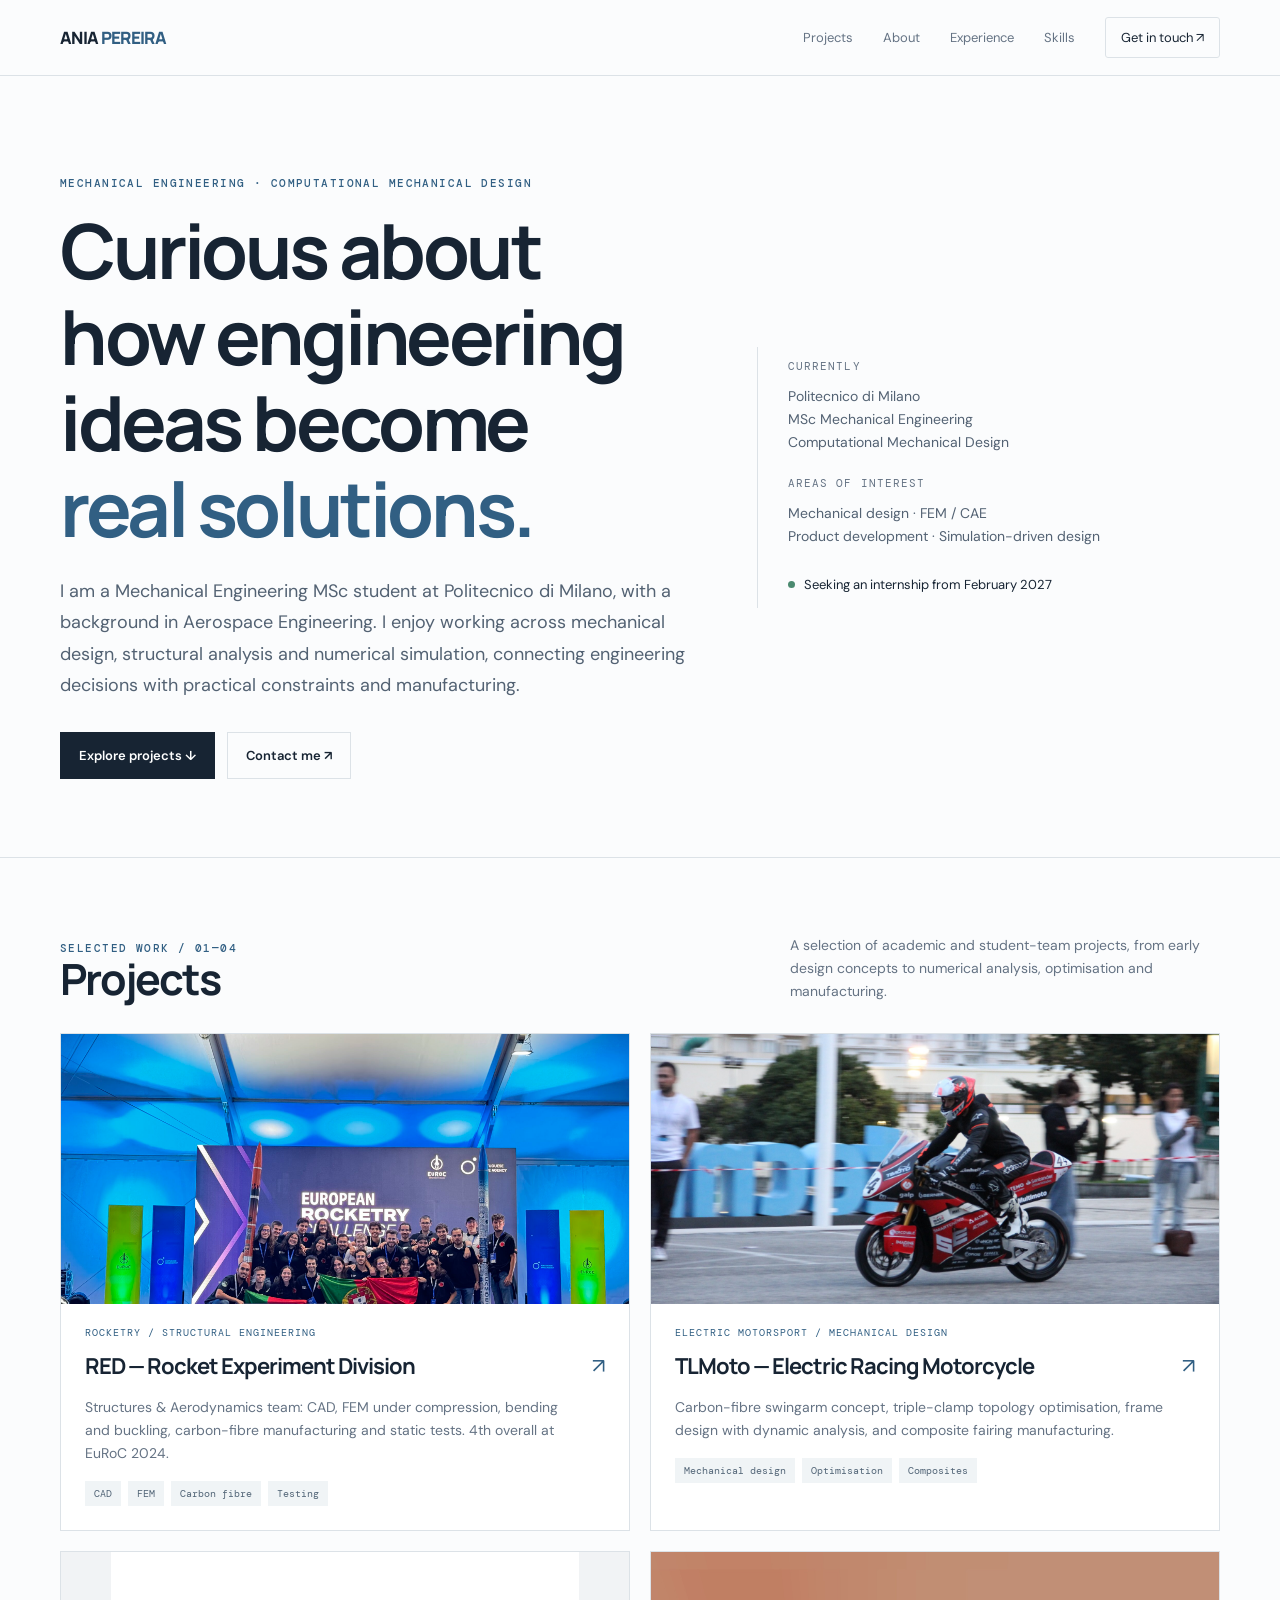
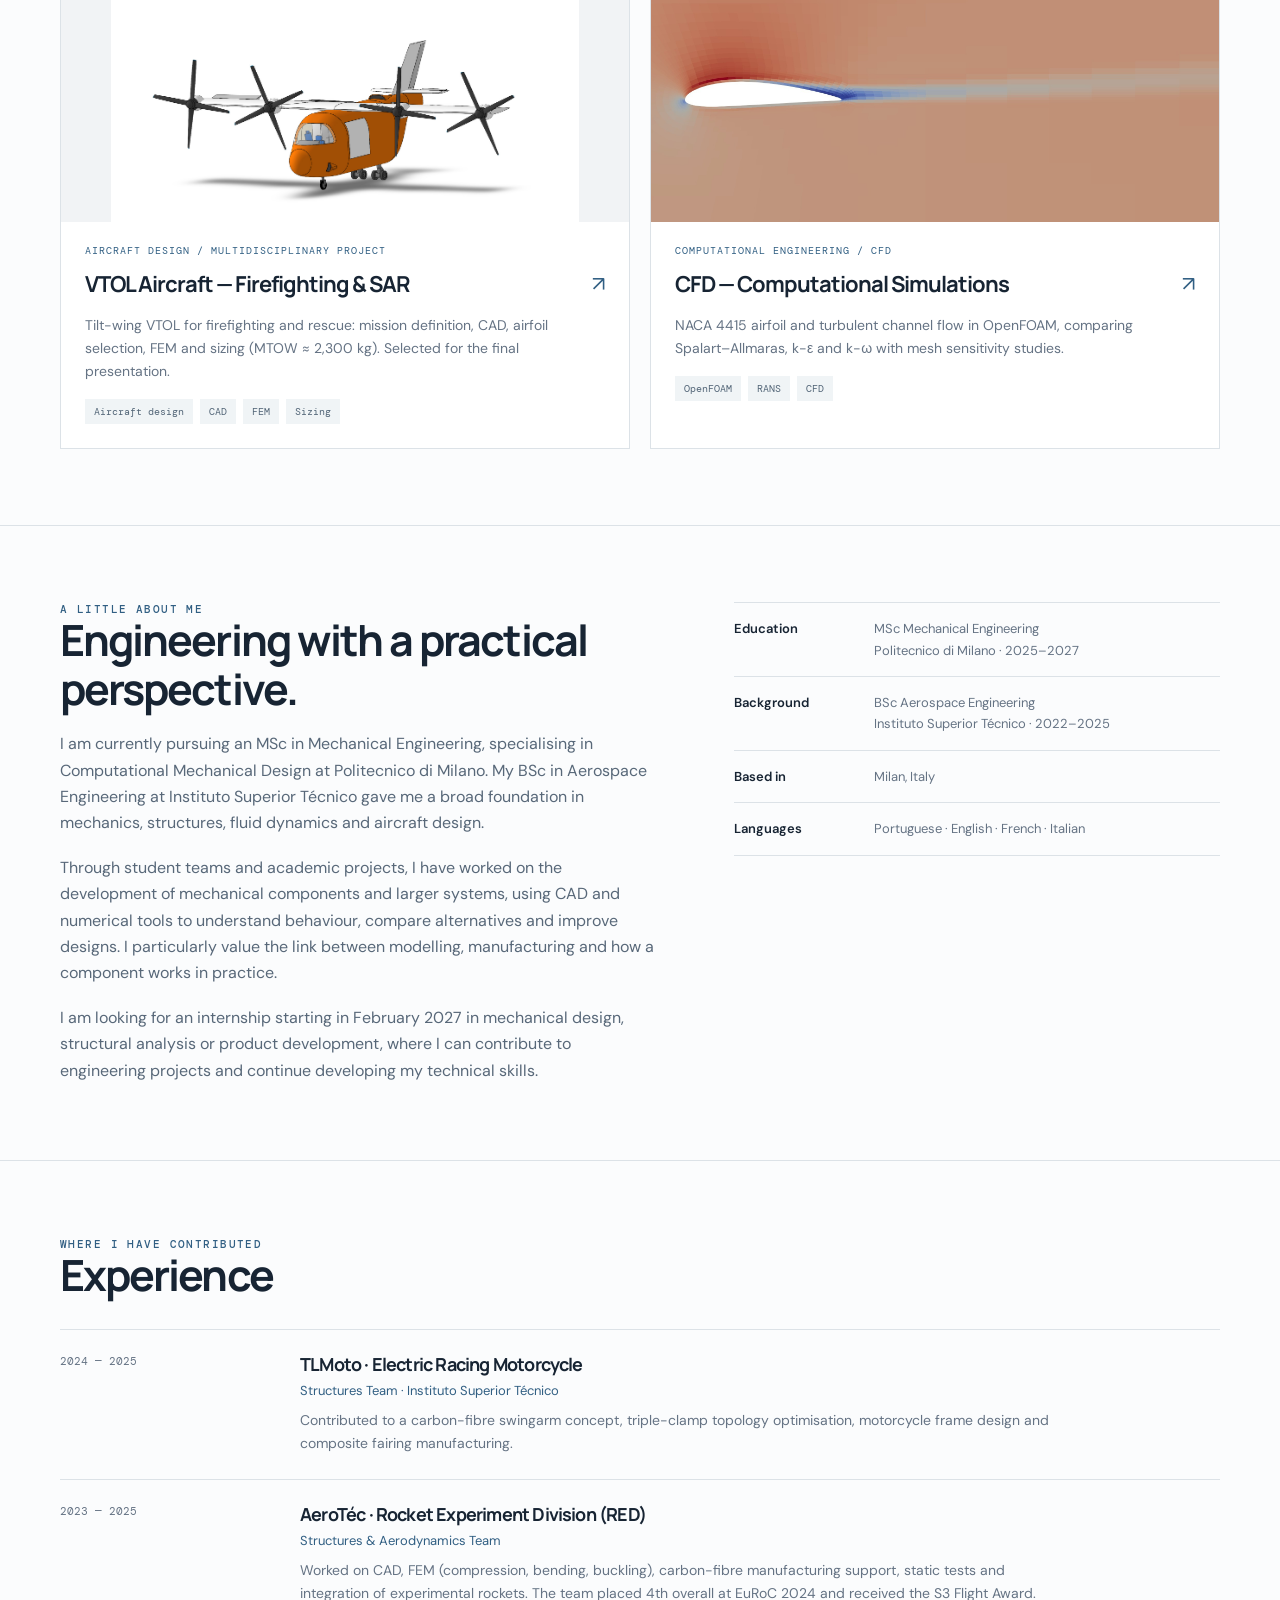
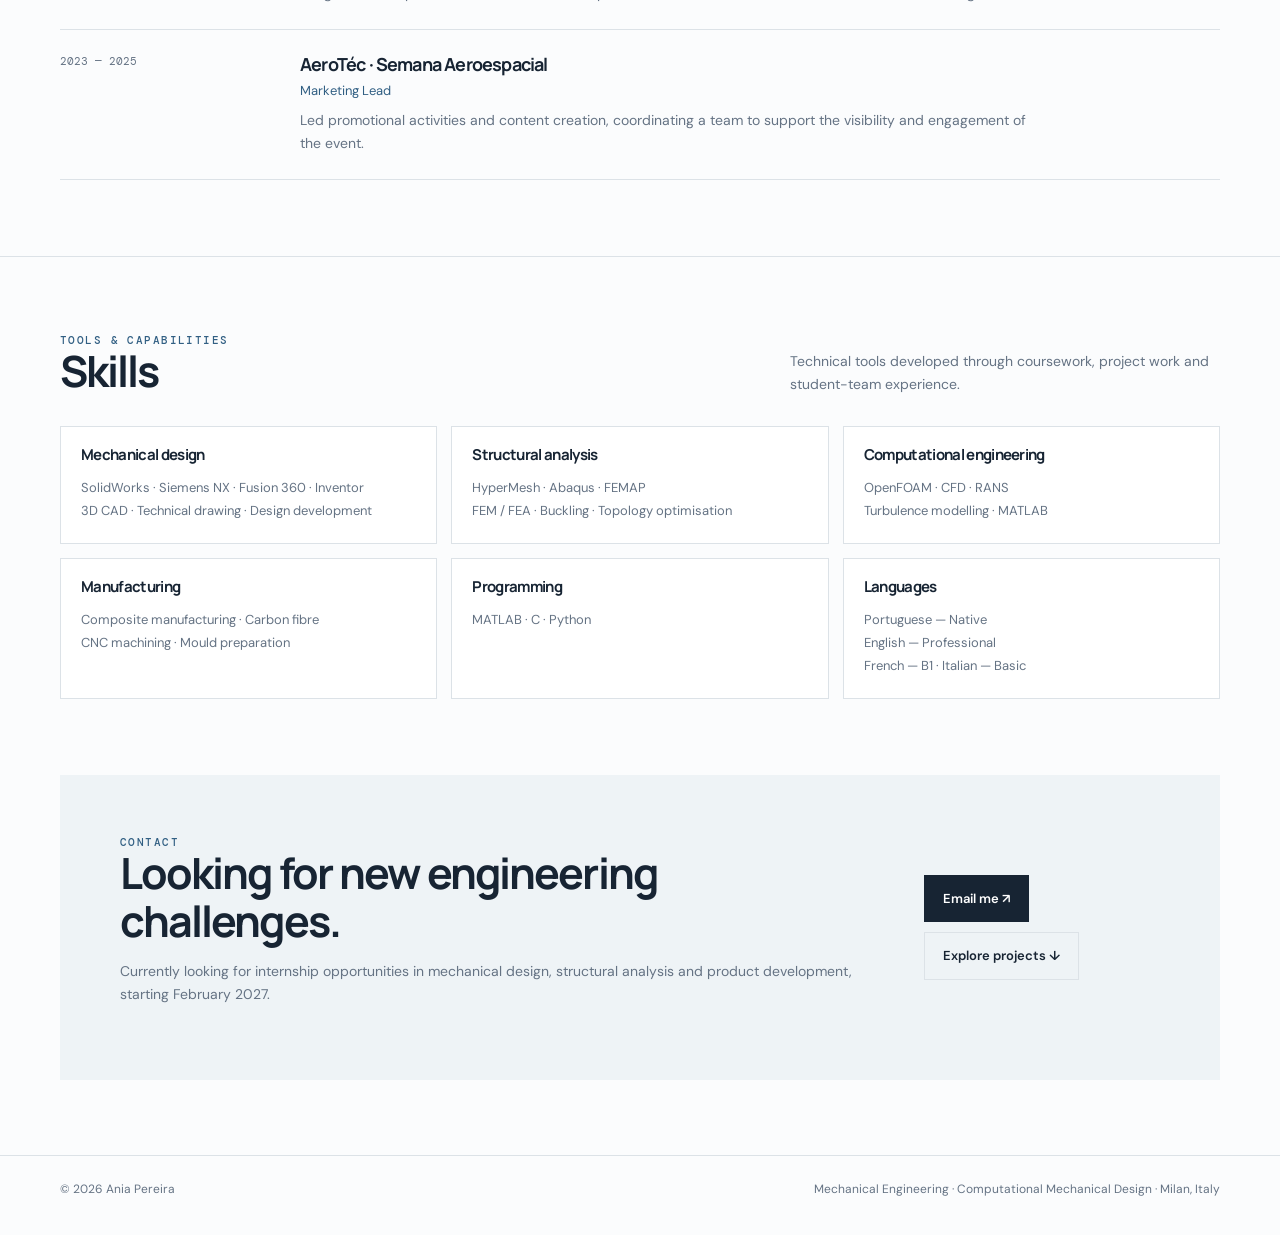
==== index.html @ 8f8654e9 "Add files via upload" ====
<!doctype html>
<html lang="en">

<head>
    <meta charset="utf-8">
    <meta name="viewport" content="width=device-width,initial-scale=1">

    <meta name="description" content="Engineering portfolio of Ania Pereira — mechanical design, structural analysis, CAD and computational engineering.">
    <meta name="theme-color" content="#fbfcfd">

    <title>Ania Pereira — Mechanical Engineering Portfolio</title>

    <link rel="stylesheet" href="styles.css">
</head>

<body>

    <header class="topbar">
        <div class="wrap nav">

            <a class="brand" href="index.html">
                ANIA <span>PEREIRA</span>
            </a>

            <button class="menu" aria-label="Open navigation" aria-expanded="false">
                ☰
            </button>

            <nav class="navlinks">
                <a href="index.html#projects">Projects</a>
                <a href="index.html#about">About</a>
                <a href="index.html#experience">Experience</a>
                <a href="index.html#skills">Skills</a>
                <a class="contact-link" href="index.html#contact">Get in touch ↗</a>
            </nav>

        </div>
    </header>

    <main>

        <!-- HERO SECTION -->
        <section class="wrap hero">

            <div>
                <div class="eyebrow">Mechanical Engineering · Computational Mechanical Design</div>

                <h1>
                    Curious about<br>
                    how engineering<br>
                    ideas become<br>
                    <em>real solutions.</em>
                </h1>

                <p class="lead">
                    I am a Mechanical Engineering MSc student at Politecnico di Milano, with a background in Aerospace Engineering. I enjoy working across mechanical design, structural analysis and numerical simulation, connecting engineering decisions with practical constraints and manufacturing.
                </p>

                <div class="actions">
                    <a class="btn primary" href="#projects">Explore projects ↓</a>
                    <a class="btn secondary" href="mailto:ania.cardoso@mail.polimi.it">Contact me ↗</a>
                </div>
            </div>

            <aside class="hero-side">

                <div class="mini-label">Currently</div>

                <p>
                    Politecnico di Milano<br>
                    MSc Mechanical Engineering<br>
                    Computational Mechanical Design
                </p>

                <div class="mini-label">Areas of interest</div>

                <p>
                    Mechanical design · FEM / CAE<br>
                    Product development · Simulation-driven design
                </p>

                <div class="availability">
                    <i class="dot"></i>
                    Seeking an internship from February 2027
                </div>

            </aside>

        </section>


        <!-- PROJECTS SECTION -->
        <section class="section" id="projects">

            <div class="wrap">

                <div class="section-head">

                    <div>
                        <div class="eyebrow">Selected work / 01—04</div>
                        <h2>Projects</h2>
                    </div>

                    <p>
                        A selection of academic and student-team projects, from early design concepts to numerical analysis, optimisation and manufacturing.
                    </p>

                </div>

                <div class="project-grid">

                    <a class="project-card" href="red.html">

                        <div class="card-image">
                            <img loading="lazy" src="assets/red/IMG_8302.jpeg" alt="RED team at the European Rocketry Challenge 2024">
                        </div>

                        <div class="card-body">

                            <div class="card-meta">ROCKETRY / STRUCTURAL ENGINEERING</div>

                            <div class="card-title">
                                <h3>RED — Rocket Experiment Division</h3>
                                <span class="arrow">↗</span>
                            </div>

                            <p>
                                Structures & Aerodynamics team: CAD, FEM under compression, bending and buckling, carbon-fibre manufacturing and static tests. 4th overall at EuRoC 2024.
                            </p>

                            <div class="tags">
                                <span class="tag">CAD</span>
                                <span class="tag">FEM</span>
                                <span class="tag">Carbon fibre</span><span class="tag">Testing</span>
                            </div>

                        </div>

                    </a>


                    <a class="project-card" href="tlmoto.html">

                        <div class="card-image">
                            <img loading="lazy" src="assets/tlmoto/mota_deitada.jpg" alt="Electric racing motorcycle">
                        </div>

                        <div class="card-body">

                            <div class="card-meta">ELECTRIC MOTORSPORT / MECHANICAL DESIGN</div>

                            <div class="card-title">
                                <h3>TLMoto — Electric Racing Motorcycle</h3>
                                <span class="arrow">↗</span>
                            </div>

                            <p>
                                Carbon-fibre swingarm concept, triple-clamp topology optimisation, frame design with dynamic analysis, and composite fairing manufacturing.
                            </p>

                            <div class="tags">
                                <span class="tag">Mechanical design</span>
                                <span class="tag">Optimisation</span>
                                <span class="tag">Composites</span>
                            </div>

                        </div>

                    </a>


                    <a class="project-card" href="vtol.html">

                        <div class="card-image">
                            <img loading="lazy" src="assets/vtol/cad_geral_voo_horizontal.jpg" alt="VTOL aircraft in cruise mode" style="object-fit:contain;background:#f1f3f5">
                        </div>

                        <div class="card-body">

                            <div class="card-meta">AIRCRAFT DESIGN / MULTIDISCIPLINARY PROJECT</div>

                            <div class="card-title">
                                <h3>VTOL Aircraft — Firefighting & SAR</h3>
                                <span class="arrow">↗</span>
                            </div>

                            <p>
                                Tilt-wing VTOL for firefighting and rescue: mission definition, CAD, airfoil selection, FEM and sizing (MTOW ≈ 2,300 kg). Selected for the final presentation.
                            </p>

                            <div class="tags">
                                <span class="tag">Aircraft design</span>
                                <span class="tag">CAD</span>
                                <span class="tag">FEM</span><span class="tag">Sizing</span>
                            </div>

                        </div>

                    </a>


                    <a class="project-card" href="cfd.html">

                        <div class="card-image">
                            <img loading="lazy" src="assets/cfd/velocity_wf_sa 1.jpeg" alt="Velocity field around the airfoil">
                        </div>

                        <div class="card-body">

                            <div class="card-meta">COMPUTATIONAL ENGINEERING / CFD</div>

                            <div class="card-title">
                                <h3>CFD — Computational Simulations</h3>
                                <span class="arrow">↗</span>
                            </div>

                            <p>
                                NACA 4415 airfoil and turbulent channel flow in OpenFOAM, comparing Spalart–Allmaras, k-ε and k-ω with mesh sensitivity studies.
                            </p>

                            <div class="tags">
                                <span class="tag">OpenFOAM</span>
                                <span class="tag">RANS</span>
                                <span class="tag">CFD</span>
                            </div>

                        </div>

                    </a>

                </div>

            </div>

        </section>


        <!-- ABOUT SECTION -->
        <section class="section" id="about">

            <div class="wrap about-grid">

                <div>

                    <div class="eyebrow">A little about me</div>

                    <h2>Engineering with a practical perspective.</h2>

                    <p>
                        I am currently pursuing an MSc in Mechanical Engineering, specialising in Computational Mechanical Design at Politecnico di Milano. My BSc in Aerospace Engineering at Instituto Superior Técnico gave me a broad foundation in mechanics, structures, fluid dynamics and aircraft design.
                    </p>

                    <p>
                        Through student teams and academic projects, I have worked on the development of mechanical components and larger systems, using CAD and numerical tools to understand behaviour, compare alternatives and improve designs. I particularly value the link between modelling, manufacturing and how a component works in practice.
                    </p>

                    <p>
                        I am looking for an internship starting in February 2027 in mechanical design, structural analysis or product development, where I can contribute to engineering projects and continue developing my technical skills.
                    </p>

                </div>

                <div class="facts">

                    <div class="fact">
                        <strong>Education</strong>
                        <span>
                            MSc Mechanical Engineering<br>
                            Politecnico di Milano · 2025–2027
                        </span>
                    </div>

                    <div class="fact">
                        <strong>Background</strong>
                        <span>
                            BSc Aerospace Engineering<br>
                            Instituto Superior Técnico · 2022–2025
                        </span>
                    </div>

                    <div class="fact">
                        <strong>Based in</strong>
                        <span>Milan, Italy</span>
                    </div>

                    <div class="fact">
                        <strong>Languages</strong>
                        <span>Portuguese · English · French · Italian</span>
                    </div>

                </div>

            </div>

        </section>


        <!-- EXPERIENCE SECTION -->
        <section class="section" id="experience">

            <div class="wrap">

                <div class="section-head">
                    <div>
                        <div class="eyebrow">Where I have contributed</div>
                        <h2>Experience</h2>
                    </div>
                </div>

                <div class="experience-list">

                    <div class="experience">

                        <div class="date">2024 — 2025</div>

                        <div>
                            <h3>TLMoto · Electric Racing Motorcycle</h3>
                            <div class="role">Structures Team · Instituto Superior Técnico</div>

                            <p>
                                Contributed to a carbon-fibre swingarm concept, triple-clamp topology optimisation, motorcycle frame design and composite fairing manufacturing.
                            </p>
                        </div>

                    </div>


                    <div class="experience">

                        <div class="date">2023 — 2025</div>

                        <div>
                            <h3>AeroTéc · Rocket Experiment Division (RED)</h3>
                            <div class="role">Structures & Aerodynamics Team</div>

                            <p>
                                Worked on CAD, FEM (compression, bending, buckling), carbon-fibre manufacturing support, static tests and integration of experimental rockets. The team placed 4th overall at EuRoC 2024 and received the S3 Flight Award.
                            </p>
                        </div>

                    </div>


                    <div class="experience">

                        <div class="date">2023 — 2025</div>

                        <div>
                            <h3>AeroTéc · Semana Aeroespacial</h3>
                            <div class="role">Marketing Lead</div>

                            <p>
                                Led promotional activities and content creation, coordinating a team to support the visibility and engagement of the event.
                            </p>
                        </div>

                    </div>

                </div>

            </div>

        </section>


        <!-- SKILLS SECTION -->
        <section class="section" id="skills">

            <div class="wrap">

                <div class="section-head">

                    <div>
                        <div class="eyebrow">Tools & capabilities</div>
                        <h2>Skills</h2>
                    </div>

                    <p>
                        Technical tools developed through coursework, project work and student-team experience.
                    </p>

                </div>

                <div class="skills-grid">

                    <div class="skill">
                        <h3>Mechanical design</h3>
                        <p>
                            SolidWorks · Siemens NX · Fusion 360 · Inventor<br>
                            3D CAD · Technical drawing · Design development
                        </p>
                    </div>

                    <div class="skill">
                        <h3>Structural analysis</h3>
                        <p>
                            HyperMesh · Abaqus · FEMAP<br>
                            FEM / FEA · Buckling · Topology optimisation
                        </p>
                    </div>

                    <div class="skill">
                        <h3>Computational engineering</h3>
                        <p>
                            OpenFOAM · CFD · RANS<br>
                            Turbulence modelling · MATLAB
                        </p>
                    </div>

                    <div class="skill">
                        <h3>Manufacturing</h3>
                        <p>
                            Composite manufacturing · Carbon fibre<br>
                            CNC machining · Mould preparation
                        </p>
                    </div>

                    <div class="skill">
                        <h3>Programming</h3>
                        <p>MATLAB · C · Python</p>
                    </div>

                    <div class="skill">
                        <h3>Languages</h3>
                        <p>
                            Portuguese — Native<br>
                            English — Professional<br>
                            French — B1 · Italian — Basic
                        </p>
                    </div>

                </div>

            </div>

        </section>

        <!-- CONTACT SECTION -->
        <section class="wrap" id="contact">

            <div class="contact">

                <div>
                    <div class="eyebrow">Contact</div>

                    <h2>Looking for new engineering challenges.</h2>

                    <p>
                        Currently looking for internship opportunities in mechanical design, structural analysis and product development, starting February 2027.
                    </p>
                </div>

                <div class="contact-actions">
                    <a class="btn primary" href="mailto:ania.cardoso@mail.polimi.it">
                        Email me ↗
                    </a>

                    <a class="btn secondary" href="#projects">
                        Explore projects ↓
                    </a>
                </div>

            </div>

        </section>

    </main>


    <!-- FOOTER -->
    <footer class="footer">

        <div class="wrap footer-inner">

            <span>© 2026 Ania Pereira</span>

            <span>
                Mechanical Engineering · Computational Mechanical Design · Milan, Italy
            </span>

        </div>

    </footer>


    <!-- IMAGE LIGHTBOX -->
    <div class="lightbox" aria-label="Image preview" role="dialog">

        <button aria-label="Close image">×</button>

        <img alt="Expanded project image">

    </div>


    <!-- JAVASCRIPT -->
    <script src="script.js"></script>

</body>
</html>
---- styles.css ----
/* =========================================================
   IMPORTS & VARIABLES
   ========================================================= */

@import url('https://fonts.googleapis.com/css2?family=DM+Mono:wght@400;500&family=DM+Sans:wght@400;500;600;700&family=Manrope:wght@400;500;600;700;800&display=swap');

:root {
    --ink: #172433;
    --muted: #657384;
    --blue: #315f83;
    --blue2: #dce8ef;
    --line: #dce2e7;
    --paper: #fbfcfd;
    --white: #fff;
    --max: 1160px;
    --serif: Manrope, sans-serif;
    --sans: 'DM Sans', sans-serif;
    --mono: 'DM Mono', monospace
}


/* =========================================================
   GENERAL STYLES
   ========================================================= */

* {
    box-sizing: border-box
}

html {
    scroll-behavior: smooth
}

body {
    margin: 0;
    background: var(--paper);
    color: var(--ink);
    font: 16px/1.65 var(--sans);
    -webkit-font-smoothing: antialiased
}

:focus-visible { outline: 2px solid var(--blue); outline-offset: 3px }
@media (prefers-reduced-motion: reduce) { html { scroll-behavior: auto } * { transition: none !important } }
.content-section { scroll-margin-top: 90px }

a {
    color: inherit;
    text-decoration: none
}

img {
    display: block;
    max-width: 100%
}

.wrap {
    width: min(var(--max), calc(100% - 48px));
    margin: auto
}


/* =========================================================
   NAVIGATION BAR
   ========================================================= */

.topbar {
    height: 76px;
    border-bottom: 1px solid var(--line);
    display: flex;
    align-items: center;
    background: rgba(251, 252, 253, .94);
    position: sticky;
    top: 0;
    z-index: 20;
    backdrop-filter: blur(12px)
}

.nav {
    display: flex;
    align-items: center;
    justify-content: space-between
}

.brand {
    font: 800 17px var(--serif);
    letter-spacing: -.04em
}

.brand span {
    color: var(--blue)
}

.navlinks {
    display: flex;
    gap: 30px;
    align-items: center;
    font-size: 13px;
    color: var(--muted)
}

.navlinks a:hover,
.textlink:hover {
    color: var(--blue)
}

.navlinks .contact-link {
    border: 1px solid var(--line);
    padding: 9px 15px;
    border-radius: 3px;
    color: var(--ink)
}

.menu {
    display: none;
    background: none;
    border: 0;
    font-size: 24px;
    color: var(--ink)
}


/* =========================================================
   TYPOGRAPHY
   ========================================================= */

.eyebrow {
    font: 500 11px var(--mono);
    letter-spacing: .13em;
    text-transform: uppercase;
    color: var(--blue)
}

h1,
h2,
h3 {
    font-family: var(--serif);
    letter-spacing: -.045em;
    line-height: 1.13;
    margin: 0
}

h1 {
    font-size: clamp(42px, 6.2vw, 76px);
    font-weight: 700
}

h2 {
    font-size: clamp(29px, 4vw, 43px);
    font-weight: 700
}

h3 {
    font-size: 22px
}

.lead {
    font-size: 18px;
    line-height: 1.75;
    color: #536273;
    max-width: 720px
}

.muted {
    color: var(--muted)
}


/* =========================================================
   HOMEPAGE — HERO SECTION
   ========================================================= */

.hero {
    padding: 100px 0 78px;
    display: grid;
    grid-template-columns: 1.15fr .85fr;
    gap: 70px;
    align-items: center
}

.hero h1 {
    max-width: 720px;
    margin: 18px 0 24px
}

.hero h1 em {
    font-style: normal;
    color: var(--blue)
}

.hero .lead {
    max-width: 640px
}

.hero-side {
    border-left: 1px solid var(--line);
    padding: 12px 0 12px 30px
}

.hero-side .mini-label {
    font: 11px var(--mono);
    letter-spacing: .1em;
    text-transform: uppercase;
    color: var(--muted);
    margin-bottom: 12px
}

.hero-side p {
    margin: 0 0 22px;
    color: #536273;
    font-size: 14px
}

.hero-side .availability {
    display: inline-flex;
    gap: 9px;
    align-items: center;
    font-size: 13px;
    color: var(--ink)
}

.dot {
    width: 7px;
    height: 7px;
    border-radius: 50%;
    background: #4b8a70;
    display: inline-block
}


/* =========================================================
   BUTTONS & ACTIONS
   ========================================================= */

.actions {
    display: flex;
    gap: 12px;
    margin-top: 30px;
    flex-wrap: wrap
}

.btn {
    display: inline-flex;
    align-items: center;
    justify-content: center;
    padding: 12px 18px;
    border: 1px solid var(--ink);
    font-size: 13px;
    font-weight: 600;
    transition: .2s
}

.btn.primary {
    background: var(--ink);
    color: white
}

.btn:hover {
    transform: translateY(-2px);
    background: var(--blue);
    border-color: var(--blue);
    color: white
}

.btn.secondary {
    border-color: var(--line)
}


/* =========================================================
   GENERAL SECTIONS
   ========================================================= */

.section {
    padding: 76px 0;
    border-top: 1px solid var(--line)
}

.section-head {
    display: flex;
    justify-content: space-between;
    gap: 30px;
    align-items: end;
    margin-bottom: 30px
}

.section-head p {
    max-width: 430px;
    color: var(--muted);
    font-size: 14px;
    margin: 0
}


/* =========================================================
   PROJECT GRID & CARDS
   ========================================================= */

.project-grid {
    display: grid;
    grid-template-columns: repeat(2, 1fr);
    gap: 20px
}

.project-card {
    background: #fff;
    border: 1px solid var(--line);
    transition: transform .25s, border-color .25s;
    overflow: hidden
}

.project-card:hover {
    transform: translateY(-4px);
    border-color: #9aafbf
}

.card-image {
    height: 270px;
    background: #e9eef1;
    overflow: hidden
}

.card-image img {
    width: 100%;
    height: 100%;
    object-fit: cover;
    transition: transform .5s
}

.project-card:hover .card-image img {
    transform: scale(1.035)
}

.card-body {
    padding: 22px 24px 24px
}

.card-meta {
    font: 10px var(--mono);
    letter-spacing: .1em;
    text-transform: uppercase;
    color: var(--blue);
    margin-bottom: 10px
}

.card-title {
    display: flex;
    justify-content: space-between;
    gap: 20px;
    align-items: center
}

.card-title h3 {
    font-size: 22px
}

.arrow {
    font-size: 21px;
    color: var(--blue)
}

.card-body p {
    font-size: 14px;
    color: var(--muted);
    margin: 12px 0 16px;
    max-width: 500px
}

.tags {
    display: flex;
    flex-wrap: wrap;
    gap: 7px
}

.tag {
    font: 10px var(--mono);
    color: #526577;
    background: #f0f4f6;
    padding: 6px 9px
}


/* =========================================================
   ABOUT SECTION
   ========================================================= */

.about-grid {
    display: grid;
    grid-template-columns: 1.1fr .9fr;
    gap: 80px
}

.about-grid p {
    color: #586879;
    margin: 18px 0 0
}

.facts {
    border-top: 1px solid var(--line)
}

.fact {
    display: grid;
    grid-template-columns: 125px 1fr;
    gap: 15px;
    padding: 15px 0;
    border-bottom: 1px solid var(--line);
    font-size: 13px
}

.fact strong {
    font-weight: 600
}

.fact span {
    color: var(--muted)
}


/* =========================================================
   EXPERIENCE SECTION
   ========================================================= */

.experience-list {
    border-top: 1px solid var(--line)
}

.experience {
    display: grid;
    grid-template-columns: 210px 1fr;
    gap: 30px;
    padding: 24px 0;
    border-bottom: 1px solid var(--line)
}

.experience .date {
    font: 11px var(--mono);
    color: var(--muted)
}

.experience h3 {
    font-size: 18px;
    margin-bottom: 5px
}

.experience .role {
    font-size: 13px;
    color: var(--blue);
    margin-bottom: 8px
}

.experience p {
    font-size: 14px;
    color: var(--muted);
    margin: 0;
    max-width: 750px
}


/* =========================================================
   SKILLS SECTION
   ========================================================= */

.skills-grid {
    display: grid;
    grid-template-columns: repeat(3, 1fr);
    gap: 14px
}

.skill {
    border: 1px solid var(--line);
    padding: 20px;
    background: #fff
}

.skill h3 {
    font-size: 15px;
    margin-bottom: 12px
}

.skill p {
    font-size: 13px;
    color: var(--muted);
    margin: 0;
    line-height: 1.8
}


/* =========================================================
   CONTACT SECTION
   ========================================================= */

.contact {
    background: #eef3f6;
    padding: 60px;
    margin: 0 0 75px;
    display: flex;
    justify-content: space-between;
    gap: 30px;
    align-items: center
}

.contact h2 {
    max-width: 560px
}

.contact p {
    color: var(--muted);
    font-size: 14px
}

.contact-actions {
    display: flex;
    gap: 10px;
    flex-wrap: wrap
}


/* =========================================================
   FOOTER
   ========================================================= */

.footer {
    border-top: 1px solid var(--line);
    padding: 24px 0 35px;
    color: var(--muted);
    font-size: 12px
}

.footer-inner {
    display: flex;
    justify-content: space-between;
    gap: 20px
}


/* =========================================================
   PROJECT PAGES — HERO
   ========================================================= */

.project-hero {
    padding: 76px 0 48px
}

.crumb {
    font: 11px var(--mono);
    color: var(--muted);
    margin-bottom: 30px
}

.crumb a {
    color: var(--blue)
}

.project-hero h1 {
    font-size: clamp(40px, 5vw, 62px);
    max-width: 900px;
    margin: 15px 0 20px
}

.project-hero .lead {
    max-width: 820px
}

.project-facts {
    display: flex;
    flex-wrap: wrap;
    gap: 30px;
    border-top: 1px solid var(--line);
    border-bottom: 1px solid var(--line);
    padding: 17px 0;
    margin-top: 36px
}

.project-facts div {
    font-size: 12px;
    color: var(--muted)
}

.project-facts strong {
    display: block;
    color: var(--ink);
    font: 11px var(--mono);
    text-transform: uppercase;
    letter-spacing: .07em;
    margin-bottom: 4px
}


/* =========================================================
   PROJECT PAGES — FEATURE IMAGE
   ========================================================= */

.feature-image {
    height: min(58vw, 520px);
    min-height: 280px;
    background: #e8edf0;
    overflow: hidden
}

.feature-image img {
    width: 100%;
    height: 100%;
    object-fit: cover
}


/* =========================================================
   PROJECT PAGES — CONTENT
   ========================================================= */

.content-section {
    padding: 56px 0;
    border-bottom: 1px solid var(--line)
}

.content-grid {
    display: grid;
    grid-template-columns: 250px 1fr;
    gap: 55px
}

.content-grid h2 {
    font-size: 27px
}

.content-copy {
    max-width: 760px
}

.content-copy p {
    color: #596979;
    margin: 0 0 17px
}

.content-copy h3 {
    font-size: 18px;
    margin: 28px 0 10px
}


/* =========================================================
   PROJECT PROCESS
   ========================================================= */

.process {
    display: flex;
    flex-wrap: wrap;
    gap: 8px;
    align-items: center;
    margin-top: 20px
}

.process span {
    font: 10px var(--mono);
    padding: 8px 10px;
    background: #edf2f5;
    color: #42586a
}

.process b {
    font-size: 12px;
    color: #9aa8b2
}


/* =========================================================
   PROJECT GALLERY
   ========================================================= */

.gallery {
    display: grid;
    grid-template-columns: repeat(2, 1fr);
    gap: 16px;
    margin-top: 26px
}

.gallery figure {
    margin: 0;
    background: white;
    border: 1px solid var(--line)
}

.gallery figure.wide {
    grid-column: span 2
}

.gallery img {
    width: 100%;
    height: 280px;
    object-fit: contain;
    background: #f1f3f5
}

.gallery figure.wide img {
    height: 360px
}

.gallery figcaption {
    padding: 10px 13px;
    font-size: 11px;
    color: var(--muted)
}


/* =========================================================
   PROJECT CALLOUT & NAVIGATION
   ========================================================= */

.callout {
    background: #edf3f6;
    padding: 22px 24px;
    margin: 24px 0
}

.callout strong {
    font-size: 13px
}

.callout p {
    margin: 6px 0 0;
    font-size: 13px
}

.next-project {
    display: flex;
    justify-content: space-between;
    align-items: center;
    padding: 30px 0
}

.next-project a {
    color: var(--blue);
    font-weight: 600
}


/* =========================================================
   LIGHTBOX & SMALL ELEMENTS
   ========================================================= */

.lightbox {
    position: fixed;
    inset: 0;
    background: rgba(10, 20, 30, .92);
    z-index: 50;
    display: none;
    align-items: center;
    justify-content: center;
    padding: 35px
}

.lightbox.open {
    display: flex
}

.lightbox img {
    max-width: 94vw;
    max-height: 88vh;
    object-fit: contain
}

.lightbox button {
    position: absolute;
    top: 18px;
    right: 24px;
    background: none;
    border: 0;
    color: white;
    font-size: 34px;
    cursor: pointer
}

.small-note {
    font-size: 12px;
    color: var(--muted)
}


/* =========================================================
   RESPONSIVE DESIGN — TABLET
   ========================================================= */

@media (max-width: 800px) {

    .hero {
        grid-template-columns: 1fr;
        gap: 38px;
        padding: 72px 0 58px
    }

    .hero-side {
        border-left: 0;
        border-top: 1px solid var(--line);
        padding: 22px 0 0
    }

    .about-grid {
        grid-template-columns: 1fr;
        gap: 35px
    }

    .skills-grid {
        grid-template-columns: repeat(2, 1fr)
    }

    .content-grid {
        grid-template-columns: 1fr;
        gap: 18px
    }

    .experience {
        grid-template-columns: 145px 1fr
    }

    .contact {
        padding: 35px;
        display: block
    }

    .contact-actions {
        margin-top: 22px
    }

    .card-image {
        height: 220px
    }
}


/* =========================================================
   RESPONSIVE DESIGN — MOBILE
   ========================================================= */

@media (max-width: 560px) {

    .wrap {
        width: min(100% - 32px, var(--max))
    }

    .topbar {
        height: 64px
    }

    .navlinks {
        display: none;
        position: absolute;
        top: 64px;
        left: 0;
        right: 0;
        background: var(--paper);
        padding: 18px 24px 24px;
        border-bottom: 1px solid var(--line);
        flex-direction: column;
        align-items: flex-start;
        gap: 18px
    }

    .navlinks.open {
        display: flex
    }

    .menu {
        display: block
    }

    .hero {
        padding: 58px 0 48px
    }

    .lead {
        font-size: 16px
    }

    .section {
        padding: 55px 0
    }

    .section-head {
        display: block
    }

    .section-head p {
        margin-top: 14px
    }

    .project-grid {
        grid-template-columns: 1fr
    }

    .card-image {
        height: 230px
    }

    .skills-grid {
        grid-template-columns: 1fr
    }

    .experience {
        grid-template-columns: 1fr;
        gap: 8px
    }

    .project-hero {
        padding: 55px 0 36px
    }

    .project-facts {
        gap: 15px 24px
    }

    .feature-image {
        min-height: 220px
    }

    .content-section {
        padding: 40px 0
    }

    .gallery {
        grid-template-columns: 1fr
    }

    .gallery figure.wide {
        grid-column: auto
    }

    .gallery img,
    .gallery figure.wide img {
        height: 240px
    }

    .contact {
        margin-bottom: 50px;
        padding: 28px 22px
    }

    .footer-inner {
        display: block
    }

    .footer-inner span {
        display: block;
        margin-top: 8px
    }
}


/* =========================================================
   PROJECT PAGES — OVERVIEW, STATS, TOC, GALLERY VARIANTS
   ========================================================= */

.stats { display: grid; grid-template-columns: repeat(4, 1fr); border-bottom: 1px solid var(--line) }
.stats div { padding: 26px 22px 24px 0; border-right: 1px solid var(--line); padding-left: 22px }
.stats div:first-child { padding-left: 0 }
.stats div:last-child { border-right: 0 }
.stats b { display: block; font: 700 clamp(24px, 3vw, 34px)/1.1 var(--serif); letter-spacing: -.04em; color: var(--blue) }
.stats span { display: block; margin-top: 6px; font-size: 12px; color: var(--muted); line-height: 1.45 }

.overview { padding-top: 64px }
.overview-grid { display: grid; grid-template-columns: 250px 1fr; gap: 55px }
.overview-grid h2 { font-size: 27px; margin-top: 8px }
.overview .content-copy p { font-size: 17px; line-height: 1.75 }
.contrib-grid { display: grid; grid-template-columns: repeat(4, 1fr); gap: 14px; margin-top: 38px }
.contrib { background: #fff; border: 1px solid var(--line); padding: 20px 20px 22px; border-top: 2px solid var(--blue) }
.contrib h3 { font-size: 15px; margin-bottom: 10px }
.contrib p { margin: 0; font-size: 13px; color: var(--muted); line-height: 1.65 }

.toc { display: flex; flex-wrap: wrap; gap: 8px; align-items: center; margin: 34px 0 52px; padding-top: 22px; border-top: 1px solid var(--line) }
.toc span { font: 11px var(--mono); letter-spacing: .1em; text-transform: uppercase; color: var(--muted); margin-right: 8px }
.toc a { font-size: 13px; padding: 7px 13px; border: 1px solid var(--line); background: #fff; transition: .2s }
.toc a:hover { border-color: var(--blue); color: var(--blue) }

.content-grid > .side { position: sticky; top: 100px; align-self: start }
.content-copy h3 { color: var(--ink) }
.content-copy h3:first-child { margin-top: 0 }
.content-copy b { color: var(--ink); font-weight: 600 }

.gallery.g3 { grid-template-columns: repeat(3, 1fr) }
.gallery.g4 { grid-template-columns: repeat(4, 1fr) }
.gallery.g1 { grid-template-columns: 1fr }
.gallery.g3 figure.wide, .gallery.g4 figure.wide { grid-column: auto }
.gallery.g1 figure.wide { grid-column: auto }
.gallery img { cursor: zoom-in; height: 300px }
.gallery figure.wide img { height: 380px }
.gallery figure.tall img { height: 420px; object-fit: contain }
.gallery.g3 img, .gallery.g4 img { height: 220px }
.gallery.g4 figure.tall img { height: 300px }
.gallery figure:not(.contain) img { object-fit: cover }
.gallery figure.contain img { object-fit: contain }
.gallery figure.tall img { object-fit: contain }
.gallery figcaption { font-size: 12px; line-height: 1.5; border-top: 1px solid var(--line) }

.loads { list-style: none; padding: 0; margin: 22px 0 6px; display: grid; gap: 0; counter-reset: l; border-top: 1px solid var(--line) }
.loads li { counter-increment: l; display: grid; grid-template-columns: 34px 120px 1fr; gap: 10px; padding: 14px 0; border-bottom: 1px solid var(--line); font-size: 14px; color: var(--muted) }
.loads li::before { content: counter(l, decimal-leading-zero); font: 11px var(--mono); color: var(--blue); padding-top: 3px }
.loads b { color: var(--ink) }
.loads li { display: block; position: relative; padding-left: 40px }
.loads li::before { position: absolute; left: 0; top: 16px }
.loads b { display: inline-block; margin-right: 10px }

.compare { margin: 18px 0 0; border-top: 1px solid var(--line) }
.compare div { display: grid; grid-template-columns: 170px 1fr; gap: 20px; padding: 16px 0; border-bottom: 1px solid var(--line) }
.compare dt { font-weight: 600; font-size: 14px }
.compare dd { margin: 0; color: var(--muted); font-size: 14px }

.wrapup { padding: 56px 0 10px }
.wrapup-grid { display: grid; grid-template-columns: 1fr 1fr; gap: 55px }
.wrapup .process { margin-top: 16px }
.process { flex-direction: row }
.tools { margin-top: 16px; border-top: 1px solid var(--line) }
.tools div { display: grid; grid-template-columns: 120px 1fr; gap: 16px; padding: 12px 0; border-bottom: 1px solid var(--line); font-size: 13px }
.tools strong { font-weight: 600 }
.tools span { color: var(--muted) }

.lightbox figure { margin: 0; max-width: 94vw; text-align: center }
.lightbox figcaption { color: #cdd8e0; font-size: 13px; margin-top: 12px; max-width: 760px; margin-inline: auto }
.lightbox img { margin: auto }

@media (max-width: 960px) {
    .contrib-grid { grid-template-columns: repeat(2, 1fr) }
    .stats { grid-template-columns: repeat(2, 1fr) }
    .stats div:nth-child(2) { border-right: 0 }
    .stats div:nth-child(3) { padding-left: 0 }
    .stats div:nth-child(n+3) { border-top: 1px solid var(--line) }
    .gallery.g4 { grid-template-columns: repeat(2, 1fr) }
}
@media (max-width: 800px) {
    .overview-grid, .wrapup-grid { grid-template-columns: 1fr; gap: 18px }
    .content-grid > .side { position: static }
    .gallery.g3 { grid-template-columns: repeat(2, 1fr) }
    .compare div { grid-template-columns: 1fr; gap: 4px }
}
@media (max-width: 560px) {
    .gallery, .gallery.g3, .gallery.g4 { grid-template-columns: 1fr }
    .gallery figure.wide { grid-column: auto }
    .gallery img, .gallery figure.wide img, .gallery.g3 img, .gallery.g4 img { height: 240px }
    .gallery figure.tall img, .gallery.g4 figure.tall img { height: 340px }
    .contrib-grid { grid-template-columns: 1fr }
    .tools div { grid-template-columns: 1fr; gap: 2px }
    .overview .content-copy p { font-size: 16px }
}
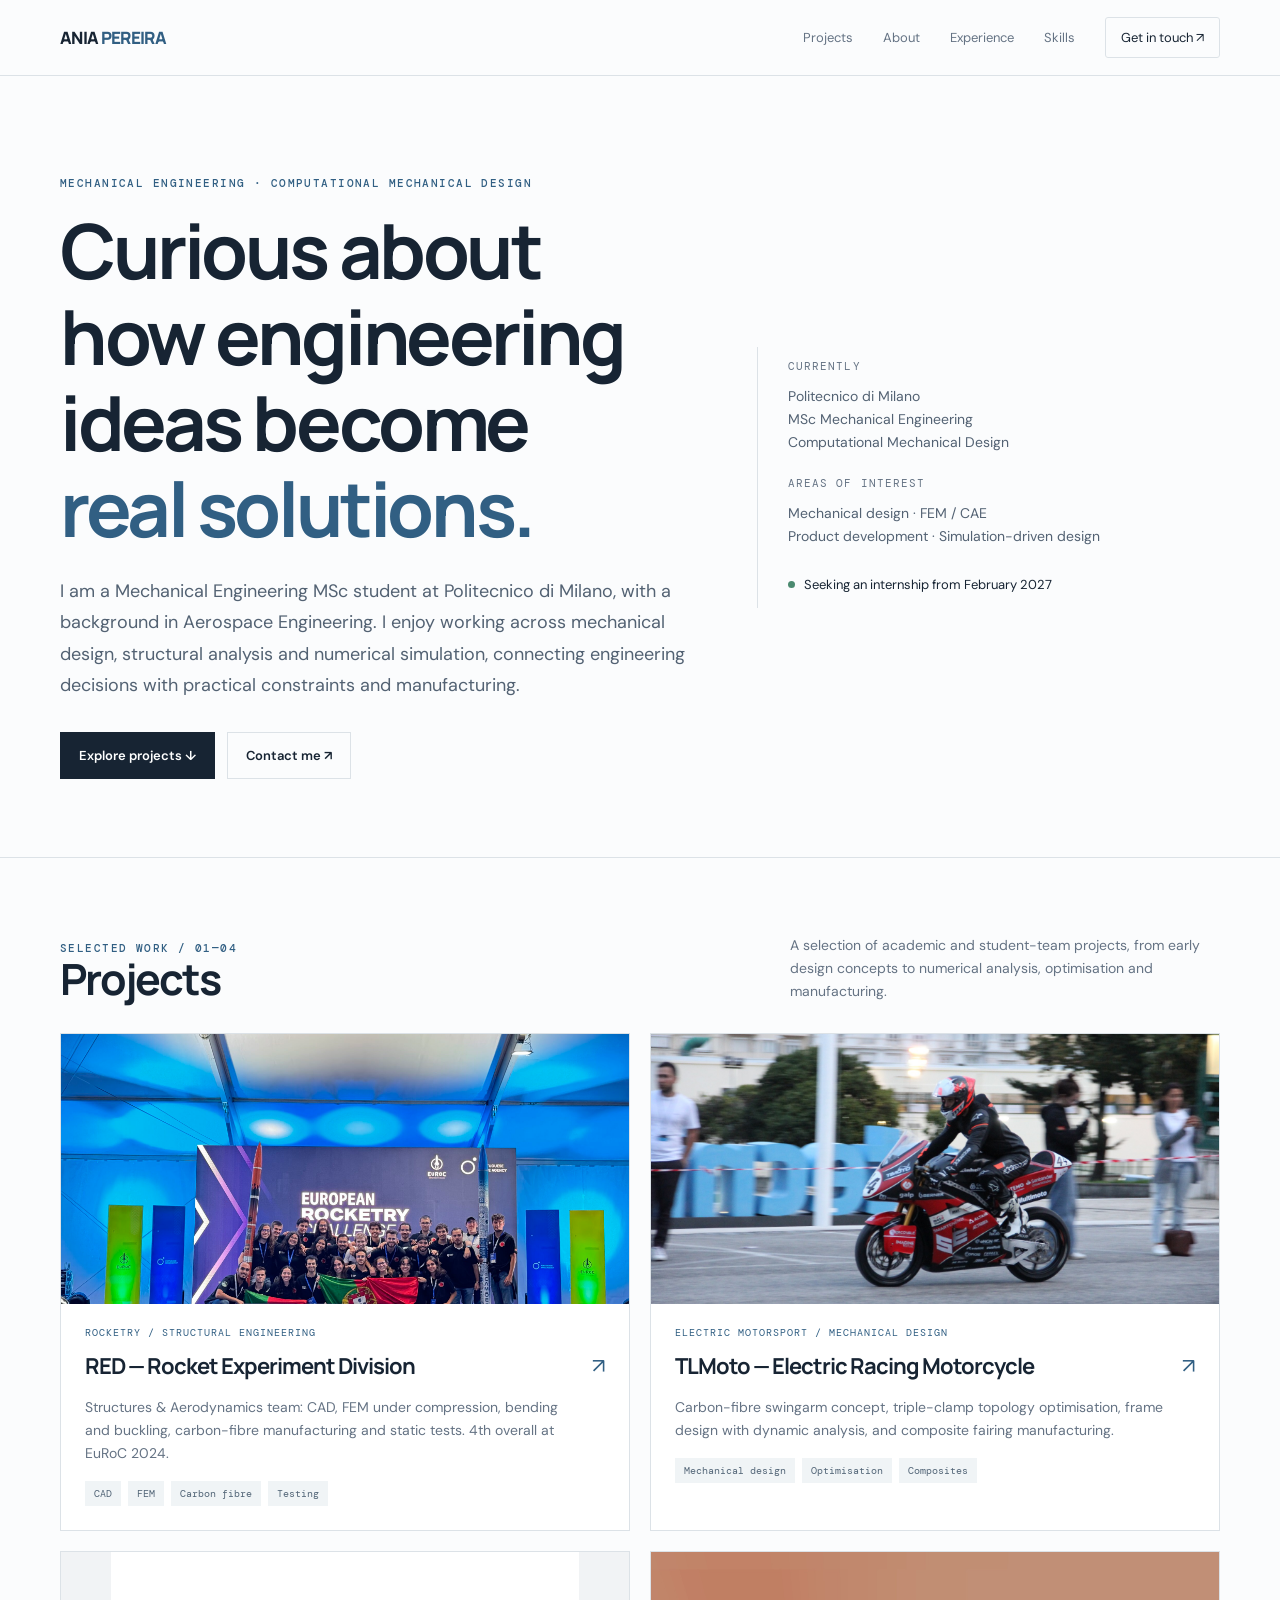
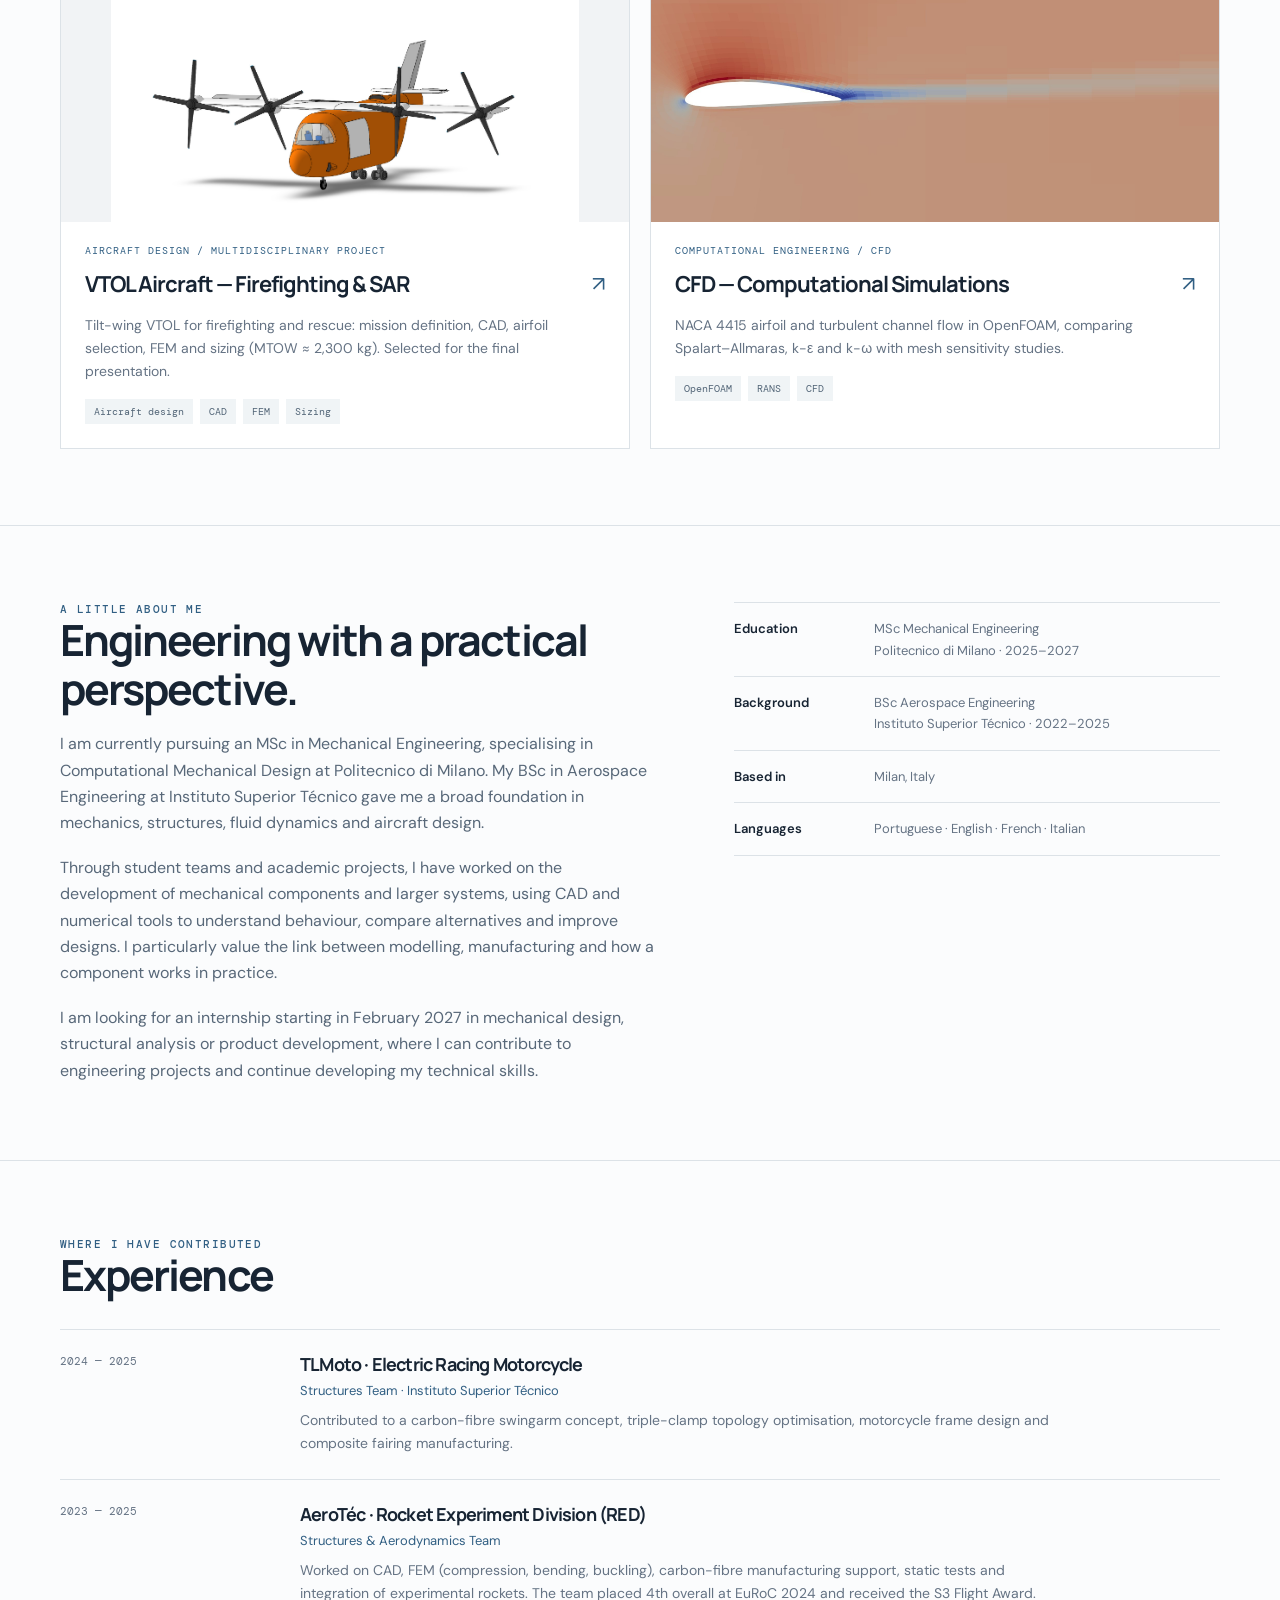
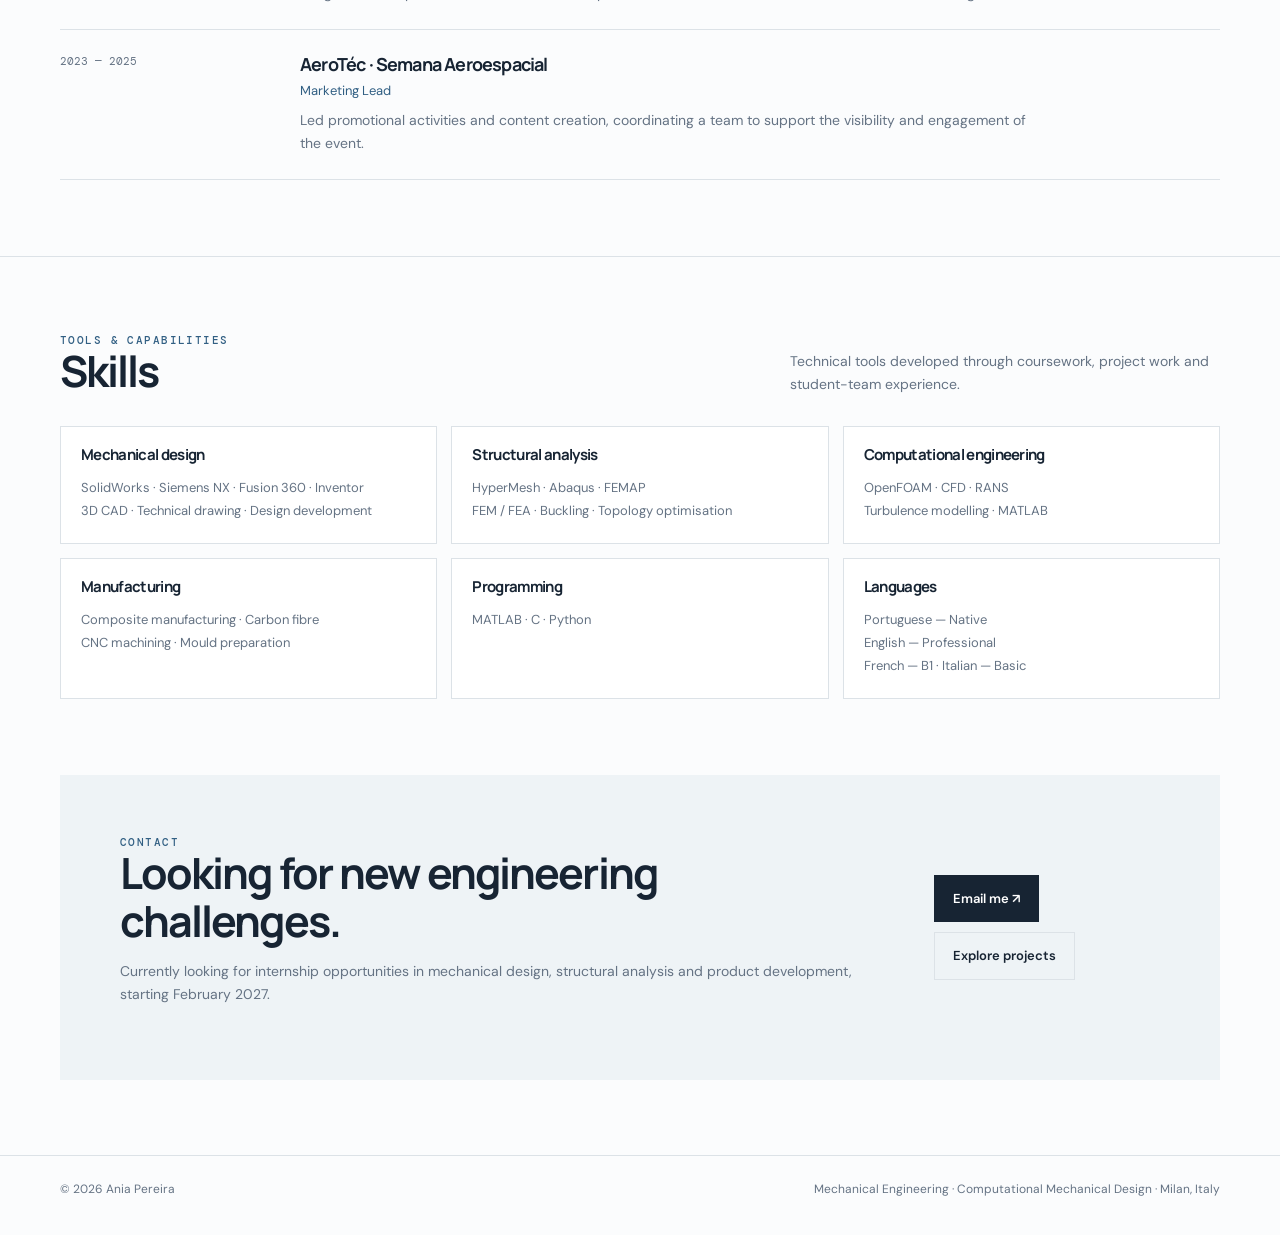
==== commit 9200cd69: "Fix button text for project exploration link" ====
--- a/index.html
+++ b/index.html
@@ -456,7 +456,7 @@
                     </a>
 
                     <a class="btn secondary" href="#projects">
-                        Explore projects ↓
+                        Explore projects 
                     </a>
                 </div>
 
@@ -497,4 +497,4 @@
     <script src="script.js"></script>
 
 </body>
-</html>+</html>
